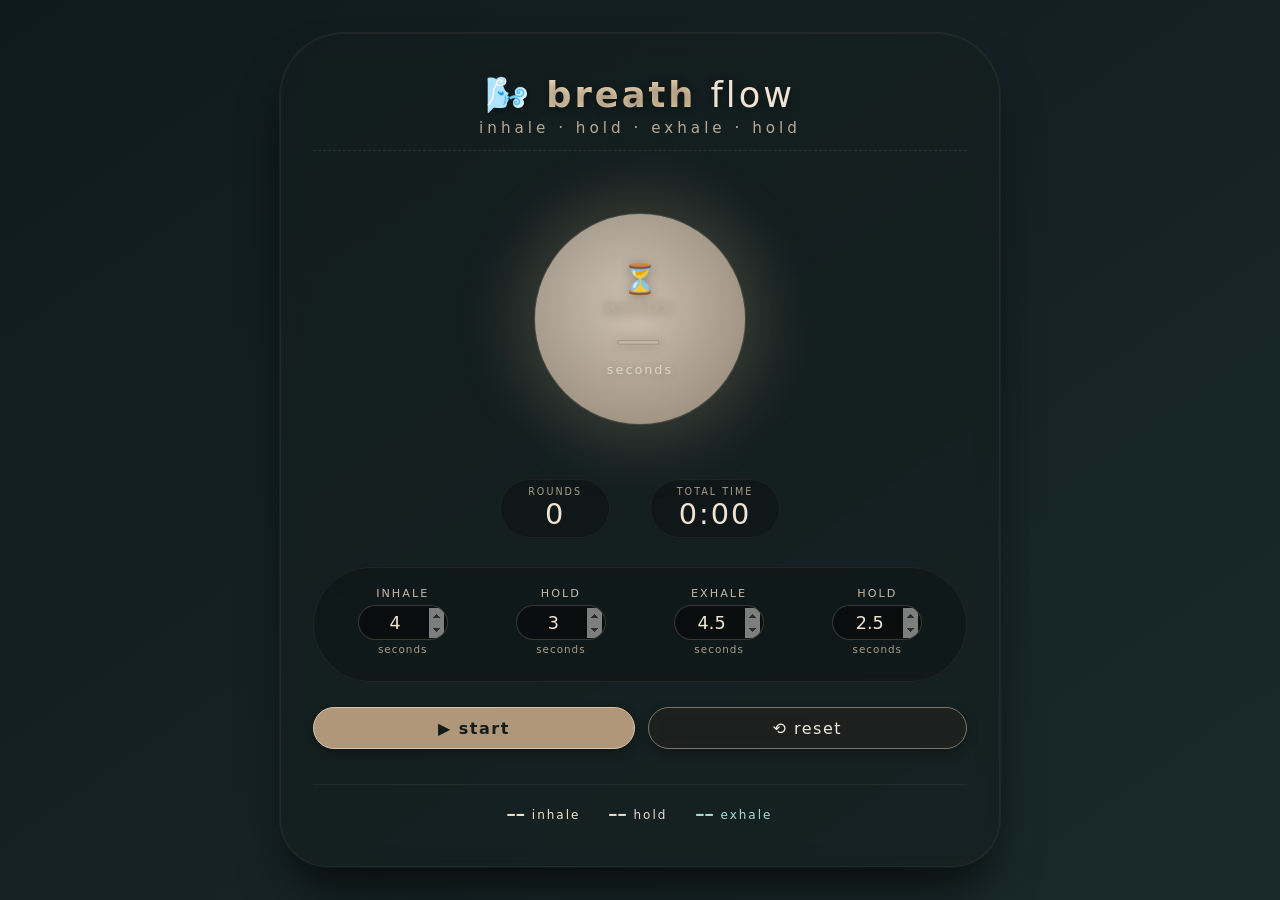
==== index.html @ f6ab32dc "Add breath control app with countdown functionality Initial commit of a breath control web applicati" ====
<!DOCTYPE html>
<html lang="en">
<head>
    <meta charset="UTF-8">
    <meta name="viewport" content="width=device-width, initial-scale=1.0">
    <title>Breath · Circle Countdown</title>
    <style>
        * {
            margin: 0;
            padding: 0;
            box-sizing: border-box;
        }

        body {
            background: linear-gradient(145deg, #0f1a1e 0%, #1a2a2a 100%);
            min-height: 100vh;
            display: flex;
            align-items: center;
            justify-content: center;
            font-family: 'Segoe UI', 'Quicksand', system-ui, -apple-system, sans-serif;
            padding: 1.5rem;
            margin: 0;
        }

        .container {
            max-width: 720px;
            width: 100%;
            background: rgba(20, 30, 30, 0.55);
            backdrop-filter: blur(10px);
            -webkit-backdrop-filter: blur(10px);
            border-radius: 4rem 4rem 3rem 3rem;
            padding: 2.5rem 2rem 2.8rem;
            box-shadow: 0 30px 50px -12px rgba(0,0,0,0.7), 0 0 0 1px rgba(220, 200, 170, 0.08);
            border: 1px solid rgba(230, 210, 180, 0.06);
            text-align: center;
            color: #efe8dd;
        }

        h1 {
            font-weight: 300;
            font-size: 2.2rem;
            letter-spacing: 3px;
            color: #f0e3d4;
            margin-bottom: 0.2rem;
            text-shadow: 0 2px 10px rgba(0,0,0,0.4);
        }
        h1 span {
            font-weight: 600;
            background: linear-gradient(135deg, #f7e3c0, #eacfaa);
            -webkit-background-clip: text;
            background-clip: text;
            color: transparent;
        }
        .sub {
            font-weight: 300;
            font-size: 0.95rem;
            letter-spacing: 4px;
            color: #b7aa97;
            margin-bottom: 1.8rem;
            border-bottom: 1px dashed rgba(200, 180, 150, 0.15);
            padding-bottom: 0.8rem;
        }

        /* -------- BREATH CIRCLE -------- */
        .circle-wrapper {
            display: flex;
            justify-content: center;
            align-items: center;
            margin: 1.2rem 0 1.2rem 0;
            position: relative;
            height: 280px;
        }

        .breath-circle {
            width: 210px;
            height: 210px;
            border-radius: 50%;
            background: radial-gradient(circle at 35% 30%, #f2e3d0, #dac2aa);
            box-shadow: 0 0 60px 20px rgba(210, 180, 140, 0.25), 0 0 0 1px rgba(240, 220, 190, 0.15);
            transition: width 0.8s ease, height 0.8s ease, box-shadow 0.8s ease, background 0.8s ease;
            will-change: width, height, box-shadow;
            display: flex;
            flex-direction: column;
            align-items: center;
            justify-content: center;
            position: relative;
        }

        /* Dark overlay inside circle for better text contrast */
        .breath-circle::before {
            content: '';
            position: absolute;
            top: 0;
            left: 0;
            right: 0;
            bottom: 0;
            border-radius: 50%;
            background: radial-gradient(circle at center, rgba(10, 18, 18, 0.15) 0%, rgba(10, 18, 18, 0.35) 100%);
            pointer-events: none;
            z-index: 1;
        }

        .breath-circle > * {
            position: relative;
            z-index: 2;
        }

        .breath-circle .phase-icon {
            font-size: 1.8rem;
            line-height: 1.2;
            transition: all 0.3s;
            text-shadow: 0 2px 12px rgba(0,0,0,0.3);
        }

        .breath-circle .phase-name {
            font-size: 0.9rem;
            font-weight: 600;
            letter-spacing: 3px;
            text-transform: uppercase;
            opacity: 0.9;
            transition: all 0.3s;
            margin-top: 2px;
            text-shadow: 0 2px 12px rgba(0,0,0,0.4);
        }

        .breath-circle .seconds-display {
            font-size: 4rem;
            font-weight: 800;
            letter-spacing: 3px;
            line-height: 1.1;
            transition: all 0.3s;
            font-variant-numeric: tabular-nums;
            /* Strong text shadow for visibility */
            text-shadow: 
                0 0 20px rgba(0,0,0,0.5),
                0 0 40px rgba(0,0,0,0.3),
                0 4px 8px rgba(0,0,0,0.4),
                0 0 2px rgba(0,0,0,0.6);
        }

        /* Additional outline effect using -webkit-text-stroke */
        .breath-circle .seconds-display {
            -webkit-text-stroke: 1px rgba(0,0,0,0.15);
        }

        .breath-circle .seconds-unit {
            font-size: 0.8rem;
            font-weight: 500;
            opacity: 0.7;
            letter-spacing: 2px;
            margin-top: -2px;
            text-shadow: 0 2px 12px rgba(0,0,0,0.4);
        }

        /* Color classes for phases - brighter, more vibrant */
        .phase-inhale .seconds-display,
        .phase-inhale .phase-name {
            color: #f5e6c8;
        }
        .phase-inhale .phase-icon {
            color: #f5e6c8;
        }
        .phase-inhale .seconds-display {
            text-shadow: 
                0 0 30px rgba(234, 207, 170, 0.5),
                0 0 60px rgba(234, 207, 170, 0.2),
                0 4px 8px rgba(0,0,0,0.5),
                0 0 2px rgba(0,0,0,0.6);
        }

        .phase-hold .seconds-display,
        .phase-hold .phase-name {
            color: #e8ddd0;
        }
        .phase-hold .phase-icon {
            color: #e8ddd0;
        }
        .phase-hold .seconds-display {
            text-shadow: 
                0 0 30px rgba(212, 197, 176, 0.4),
                0 0 60px rgba(212, 197, 176, 0.15),
                0 4px 8px rgba(0,0,0,0.5),
                0 0 2px rgba(0,0,0,0.6);
        }

        .phase-exhale .seconds-display,
        .phase-exhale .phase-name {
            color: #a8dfd8;
        }
        .phase-exhale .phase-icon {
            color: #a8dfd8;
        }
        .phase-exhale .seconds-display {
            text-shadow: 
                0 0 30px rgba(143, 201, 192, 0.5),
                0 0 60px rgba(143, 201, 192, 0.2),
                0 4px 8px rgba(0,0,0,0.5),
                0 0 2px rgba(0,0,0,0.6);
        }

        .phase-idle .seconds-display {
            color: #c6b9a6;
            font-size: 2.8rem;
            font-weight: 400;
            text-shadow: 0 2px 12px rgba(0,0,0,0.3);
        }
        .phase-idle .phase-name {
            color: #b7aa97;
        }
        .phase-idle .phase-icon {
            color: #b7aa97;
        }

        /* -------- STATS -------- */
        .stats {
            display: flex;
            justify-content: center;
            gap: 2.5rem;
            margin: 0.6rem 0 1.4rem 0;
            flex-wrap: wrap;
        }

        .stat-item {
            background: rgba(0, 0, 0, 0.2);
            padding: 0.4rem 1.6rem;
            border-radius: 60px;
            border: 1px solid rgba(200, 180, 150, 0.08);
            backdrop-filter: blur(2px);
            min-width: 110px;
        }

        .stat-item .stat-label {
            font-size: 0.6rem;
            text-transform: uppercase;
            letter-spacing: 2px;
            color: #a99b89;
            display: block;
        }

        .stat-item .stat-value {
            font-size: 1.8rem;
            font-weight: 300;
            letter-spacing: 2px;
            color: #f0e3d4;
            font-variant-numeric: tabular-nums;
        }

        /* -------- CONTROLS -------- */
        .controls {
            display: flex;
            flex-wrap: wrap;
            justify-content: center;
            gap: 0.8rem 1.2rem;
            margin: 1.8rem 0 1.6rem;
            background: rgba(0, 0, 0, 0.15);
            padding: 1.2rem 1.2rem 1.6rem;
            border-radius: 60px;
            backdrop-filter: blur(4px);
            border: 1px solid rgba(200, 180, 150, 0.08);
        }

        .control-group {
            display: flex;
            flex-direction: column;
            align-items: center;
            min-width: 70px;
            flex: 1 0 70px;
        }

        .control-group label {
            font-size: 0.7rem;
            text-transform: uppercase;
            letter-spacing: 2px;
            color: #c6b9a6;
            margin-bottom: 0.3rem;
            font-weight: 400;
        }

        .control-group input[type="number"] {
            width: 100%;
            max-width: 90px;
            padding: 0.4rem 0.2rem;
            background: rgba(0, 0, 0, 0.35);
            border: 1px solid rgba(200, 180, 150, 0.25);
            border-radius: 30px;
            color: #f0e3d4;
            font-size: 1.1rem;
            font-weight: 500;
            text-align: center;
            font-family: inherit;
            transition: 0.2s;
            outline: none;
            backdrop-filter: blur(2px);
        }

        .control-group input[type="number"]:focus {
            border-color: #d9b382;
            box-shadow: 0 0 16px rgba(200, 160, 110, 0.2);
            background: rgba(20, 30, 28, 0.6);
        }

        .control-group input[type="number"]:disabled {
            opacity: 0.4;
            cursor: not-allowed;
            border-color: #4a4a40;
        }

        .control-group input[type="number"]::-webkit-inner-spin-button,
        .control-group input[type="number"]::-webkit-outer-spin-button {
            opacity: 0.5;
            height: 30px;
        }

        .control-group .unit {
            font-size: 0.65rem;
            color: #a99b89;
            margin-top: 0.2rem;
            letter-spacing: 1px;
        }

        /* -------- BUTTONS -------- */
        .action-buttons {
            display: flex;
            flex-wrap: wrap;
            justify-content: center;
            gap: 0.8rem;
            margin: 1.2rem 0 0.2rem;
        }

        .btn {
            background: rgba(30, 45, 40, 0.6);
            backdrop-filter: blur(4px);
            border: 1px solid #cab69b;
            color: #efe8dd;
            padding: 0.65rem 2rem;
            font-size: 1rem;
            font-weight: 500;
            border-radius: 60px;
            cursor: pointer;
            transition: 0.2s;
            font-family: inherit;
            letter-spacing: 1.5px;
            box-shadow: 0 4px 12px rgba(0,0,0,0.3);
            flex: 1 0 auto;
            min-width: 110px;
        }

        .btn:hover:not(:disabled) {
            background: #d9b382;
            color: #0f1a1e;
            border-color: #d9b382;
            transform: scale(1.02);
            box-shadow: 0 8px 20px rgba(200, 160, 110, 0.3);
        }

        .btn:active:not(:disabled) {
            transform: scale(0.96);
        }

        .btn:disabled {
            opacity: 0.4;
            cursor: not-allowed;
            transform: scale(0.98);
            border-color: #5f5a50;
        }

        .btn-primary {
            background: #b1977a;
            border-color: #dac2aa;
            color: #121c1a;
            font-weight: 600;
        }
        .btn-primary:hover:not(:disabled) {
            background: #d9b382;
            color: #0f1a1e;
        }

        .btn-reset {
            background: rgba(40, 35, 30, 0.5);
            border-color: #7f7466;
        }

        .footer-note {
            margin-top: 2.2rem;
            font-size: 0.75rem;
            letter-spacing: 2px;
            color: #8f8474;
            border-top: 1px solid rgba(200, 180, 150, 0.08);
            padding-top: 1.4rem;
            display: flex;
            justify-content: center;
            gap: 1.8rem;
            flex-wrap: wrap;
        }

        .footer-note .inhale-color { color: #f5e6c8; }
        .footer-note .exhale-color { color: #a8dfd8; }
        .footer-note .hold-color { color: #e8ddd0; }

        @media (max-width: 480px) {
            .container { padding: 1.6rem 1rem; border-radius: 2.4rem; }
            .controls { flex-direction: column; align-items: stretch; gap: 0.8rem; border-radius: 30px; padding: 1.2rem 1rem; }
            .control-group { flex-direction: row; justify-content: space-between; align-items: center; gap: 0.4rem; flex: 1; }
            .control-group input[type="number"] { max-width: 100px; }
            .control-group label { margin-bottom: 0; min-width: 50px; text-align: left; }
            .circle-wrapper { height: 220px; }
            .breath-circle { width: 170px; height: 170px; }
            .breath-circle .seconds-display { font-size: 3.2rem; }
            .breath-circle .phase-icon { font-size: 1.4rem; }
            .breath-circle .phase-name { font-size: 0.75rem; }
            .stats { gap: 1rem; }
            .stat-item { min-width: 80px; padding: 0.3rem 1rem; }
            .stat-item .stat-value { font-size: 1.4rem; }
            .btn { min-width: 100px; padding: 0.6rem 1.2rem; }
        }

        @media (max-width: 380px) {
            .circle-wrapper { height: 180px; }
            .breath-circle { width: 140px; height: 140px; }
            .breath-circle .seconds-display { font-size: 2.6rem; }
            .breath-circle .phase-icon { font-size: 1.2rem; }
            .breath-circle .phase-name { font-size: 0.65rem; }
        }
    </style>
</head>
<body>
<div class="container">
    <h1>🌬️ <span>breath</span> flow</h1>
    <div class="sub">inhale · hold · exhale · hold</div>

    <!-- breath circle with countdown -->
    <div class="circle-wrapper">
        <div class="breath-circle phase-idle" id="breathCircle">
            <span class="phase-icon" id="phaseIcon">⏳</span>
            <span class="phase-name" id="phaseName">ready</span>
            <span class="seconds-display" id="secondsDisplay">—</span>
            <span class="seconds-unit">seconds</span>
        </div>
    </div>

    <!-- stats -->
    <div class="stats">
        <div class="stat-item">
            <span class="stat-label">rounds</span>
            <span class="stat-value" id="roundCount">0</span>
        </div>
        <div class="stat-item">
            <span class="stat-label">total time</span>
            <span class="stat-value" id="totalTime">0:00</span>
        </div>
    </div>

    <!-- controls -->
    <div class="controls" id="controlPanel">
        <div class="control-group">
            <label for="inhaleInput">inhale</label>
            <input type="number" id="inhaleInput" min="0.5" max="60" step="0.5" value="4">
            <span class="unit">seconds</span>
        </div>
        <div class="control-group">
            <label for="holdInInput">hold</label>
            <input type="number" id="holdInInput" min="0.5" max="60" step="0.5" value="3">
            <span class="unit">seconds</span>
        </div>
        <div class="control-group">
            <label for="exhaleInput">exhale</label>
            <input type="number" id="exhaleInput" min="0.5" max="60" step="0.5" value="4.5">
            <span class="unit">seconds</span>
        </div>
        <div class="control-group">
            <label for="holdOutInput">hold</label>
            <input type="number" id="holdOutInput" min="0.5" max="60" step="0.5" value="2.5">
            <span class="unit">seconds</span>
        </div>
    </div>

    <!-- buttons -->
    <div class="action-buttons">
        <button class="btn btn-primary" id="startBtn">▶ start</button>
        <button class="btn btn-reset" id="resetBtn">⟲ reset</button>
    </div>

    <div class="footer-note">
        <span class="inhale-color">━━ inhale</span>
        <span class="hold-color">━━ hold</span>
        <span class="exhale-color">━━ exhale</span>
    </div>
</div>

<script>
    (function() {
        // DOM refs
        const circle = document.getElementById('breathCircle');
        const phaseIcon = document.getElementById('phaseIcon');
        const phaseName = document.getElementById('phaseName');
        const secondsDisplay = document.getElementById('secondsDisplay');
        const roundCountEl = document.getElementById('roundCount');
        const totalTimeEl = document.getElementById('totalTime');

        const inhaleInput = document.getElementById('inhaleInput');
        const holdInInput = document.getElementById('holdInInput');
        const exhaleInput = document.getElementById('exhaleInput');
        const holdOutInput = document.getElementById('holdOutInput');

        const startBtn = document.getElementById('startBtn');
        const resetBtn = document.getElementById('resetBtn');

        // constants
        const BASE_SIZE = 210;
        const MAX_SIZE = 290;
        const MIN_SIZE = 130;

        // state
        let isRunning = false;
        let timerId = null;
        let currentPhase = 'idle';
        let phaseStartTime = 0;
        let currentPhaseDuration = 0;

        let roundCount = 0;
        let totalSeconds = 0;
        let totalTimerId = null;

        // ----- helpers -----
        function getDurations() {
            return {
                inhale: Math.max(0.5, parseFloat(inhaleInput.value) || 4),
                holdIn: Math.max(0.5, parseFloat(holdInInput.value) || 3),
                exhale: Math.max(0.5, parseFloat(exhaleInput.value) || 4.5),
                holdOut: Math.max(0.5, parseFloat(holdOutInput.value) || 2.5)
            };
        }

        // ----- update circle size & appearance -----
        function setCircleState(phase, progress, remainingSeconds) {
            // Update size
            let size, glowIntensity;
            if (phase === 'inhale') {
                size = BASE_SIZE + (MAX_SIZE - BASE_SIZE) * progress;
                glowIntensity = 0.3 + 0.6 * progress;
            } else if (phase === 'holdIn') {
                size = MAX_SIZE;
                glowIntensity = 0.9 + 0.1 * Math.sin(progress * Math.PI);
            } else if (phase === 'exhale') {
                size = MAX_SIZE - (MAX_SIZE - MIN_SIZE) * progress;
                glowIntensity = 0.9 - 0.6 * progress;
            } else if (phase === 'holdOut') {
                size = MIN_SIZE;
                glowIntensity = 0.2 + 0.1 * Math.sin(progress * Math.PI * 0.8);
            } else {
                size = BASE_SIZE;
                glowIntensity = 0.2;
            }

            size = Math.min(MAX_SIZE, Math.max(MIN_SIZE, size));
            const glow = Math.min(1.2, Math.max(0.1, glowIntensity));
            circle.style.width = size + 'px';
            circle.style.height = size + 'px';

            let glowColor = 'rgba(210, 180, 140, ';
            if (phase === 'inhale' || phase === 'holdIn') {
                glowColor = 'rgba(230, 200, 160, ';
            } else if (phase === 'exhale' || phase === 'holdOut') {
                glowColor = 'rgba(140, 200, 190, ';
            } else {
                glowColor = 'rgba(200, 180, 150, ';
            }
            const shadow = `0 0 ${40 + 50 * glow}px ${16 + 24 * glow}px ${glowColor}${Math.min(0.7, 0.2 + 0.5 * glow)}`;
            circle.style.boxShadow = `${shadow}, 0 0 0 1px rgba(240, 220, 190, 0.2)`;

            // Update content
            let icon = '⏳';
            let name = 'ready';
            let cssClass = 'phase-idle';
            let displayText = '—';

            if (phase === 'inhale') {
                icon = '🌬️';
                name = 'inhale';
                cssClass = 'phase-inhale';
                displayText = Math.ceil(remainingSeconds) + '';
            } else if (phase === 'holdIn') {
                icon = '🌀';
                name = 'hold';
                cssClass = 'phase-hold';
                displayText = Math.ceil(remainingSeconds) + '';
            } else if (phase === 'exhale') {
                icon = '🌿';
                name = 'exhale';
                cssClass = 'phase-exhale';
                displayText = Math.ceil(remainingSeconds) + '';
            } else if (phase === 'holdOut') {
                icon = '🌀';
                name = 'hold';
                cssClass = 'phase-hold';
                displayText = Math.ceil(remainingSeconds) + '';
            } else {
                icon = '⏳';
                name = 'ready';
                cssClass = 'phase-idle';
                displayText = '—';
            }

            // Remove all phase classes
            circle.classList.remove('phase-inhale', 'phase-hold', 'phase-exhale', 'phase-idle');
            circle.classList.add(cssClass);

            phaseIcon.textContent = icon;
            phaseName.textContent = name;
            secondsDisplay.textContent = displayText;
        }

        // ----- reset to idle -----
        function setIdleState() {
            circle.style.width = BASE_SIZE + 'px';
            circle.style.height = BASE_SIZE + 'px';
            circle.style.boxShadow = `0 0 60px 20px rgba(210, 180, 140, 0.2), 0 0 0 1px rgba(240, 220, 190, 0.15)`;
            circle.classList.remove('phase-inhale', 'phase-hold', 'phase-exhale');
            circle.classList.add('phase-idle');
            phaseIcon.textContent = '⏳';
            phaseName.textContent = 'ready';
            secondsDisplay.textContent = '—';
        }

        // ----- update stats -----
        function updateStats() {
            roundCountEl.textContent = roundCount;
            const mins = Math.floor(totalSeconds / 60);
            const secs = Math.floor(totalSeconds % 60);
            totalTimeEl.textContent = `${mins}:${secs.toString().padStart(2, '0')}`;
        }

        // ----- stop -----
        function stopBreath() {
            if (timerId) {
                clearInterval(timerId);
                timerId = null;
            }
            if (totalTimerId) {
                clearInterval(totalTimerId);
                totalTimerId = null;
            }
            isRunning = false;
            currentPhase = 'idle';
            startBtn.textContent = '▶ start';
            startBtn.disabled = false;
            document.querySelectorAll('.controls input').forEach(inp => inp.disabled = false);
        }

        // ----- start phase -----
        function startPhase(phase) {
            if (!isRunning) return;
            currentPhase = phase;
            const durations = getDurations();
            let duration = 0;
            switch (phase) {
                case 'inhale': duration = durations.inhale; break;
                case 'holdIn': duration = durations.holdIn; break;
                case 'exhale': duration = durations.exhale; break;
                case 'holdOut': duration = durations.holdOut; break;
                default: duration = 1;
            }
            currentPhaseDuration = duration;
            phaseStartTime = performance.now() / 1000;

            if (timerId) {
                clearInterval(timerId);
                timerId = null;
            }
            timerId = setInterval(() => {
                if (!isRunning) return;
                const now = performance.now() / 1000;
                const elapsed = now - phaseStartTime;
                const progress = Math.min(1, elapsed / currentPhaseDuration);
                const remaining = Math.max(0, currentPhaseDuration - elapsed);

                setCircleState(currentPhase, progress, remaining);

                if (progress >= 1) {
                    let nextPhase = 'idle';
                    switch (currentPhase) {
                        case 'inhale': nextPhase = 'holdIn'; break;
                        case 'holdIn': nextPhase = 'exhale'; break;
                        case 'exhale': nextPhase = 'holdOut'; break;
                        case 'holdOut':
                            nextPhase = 'inhale';
                            roundCount++;
                            updateStats();
                            break;
                        default: nextPhase = 'inhale';
                    }
                    if (timerId) {
                        clearInterval(timerId);
                        timerId = null;
                    }
                    if (isRunning) {
                        startPhase(nextPhase);
                    }
                }
            }, 30);
        }

        // ----- start -----
        function startBreath() {
            if (isRunning) return;
            const d = getDurations();
            if (d.inhale < 0.5 || d.holdIn < 0.5 || d.exhale < 0.5 || d.holdOut < 0.5) {
                alert('Please enter values of at least 0.5 seconds.');
                return;
            }

            roundCount = 0;
            totalSeconds = 0;
            updateStats();

            document.querySelectorAll('.controls input').forEach(inp => inp.disabled = true);
            isRunning = true;
            startBtn.textContent = '⏳ running';
            startBtn.disabled = true;

            if (totalTimerId) clearInterval(totalTimerId);
            totalTimerId = setInterval(() => {
                if (isRunning) {
                    totalSeconds += 0.1;
                    updateStats();
                }
            }, 100);

            startPhase('inhale');
        }

        // ----- reset -----
        function resetBreath() {
            stopBreath();
            setIdleState();
            document.querySelectorAll('.controls input').forEach(inp => inp.disabled = false);
            startBtn.textContent = '▶ start';
            startBtn.disabled = false;
            roundCount = 0;
            totalSeconds = 0;
            updateStats();
            circle.style.width = BASE_SIZE + 'px';
            circle.style.height = BASE_SIZE + 'px';
            circle.style.boxShadow = `0 0 60px 20px rgba(210, 180, 140, 0.2), 0 0 0 1px rgba(240, 220, 190, 0.15)`;
        }

        // ----- events -----
        startBtn.addEventListener('click', startBreath);
        resetBtn.addEventListener('click', resetBreath);

        // init
        setIdleState();
        updateStats();
    })();
</script>
</body>
</html>
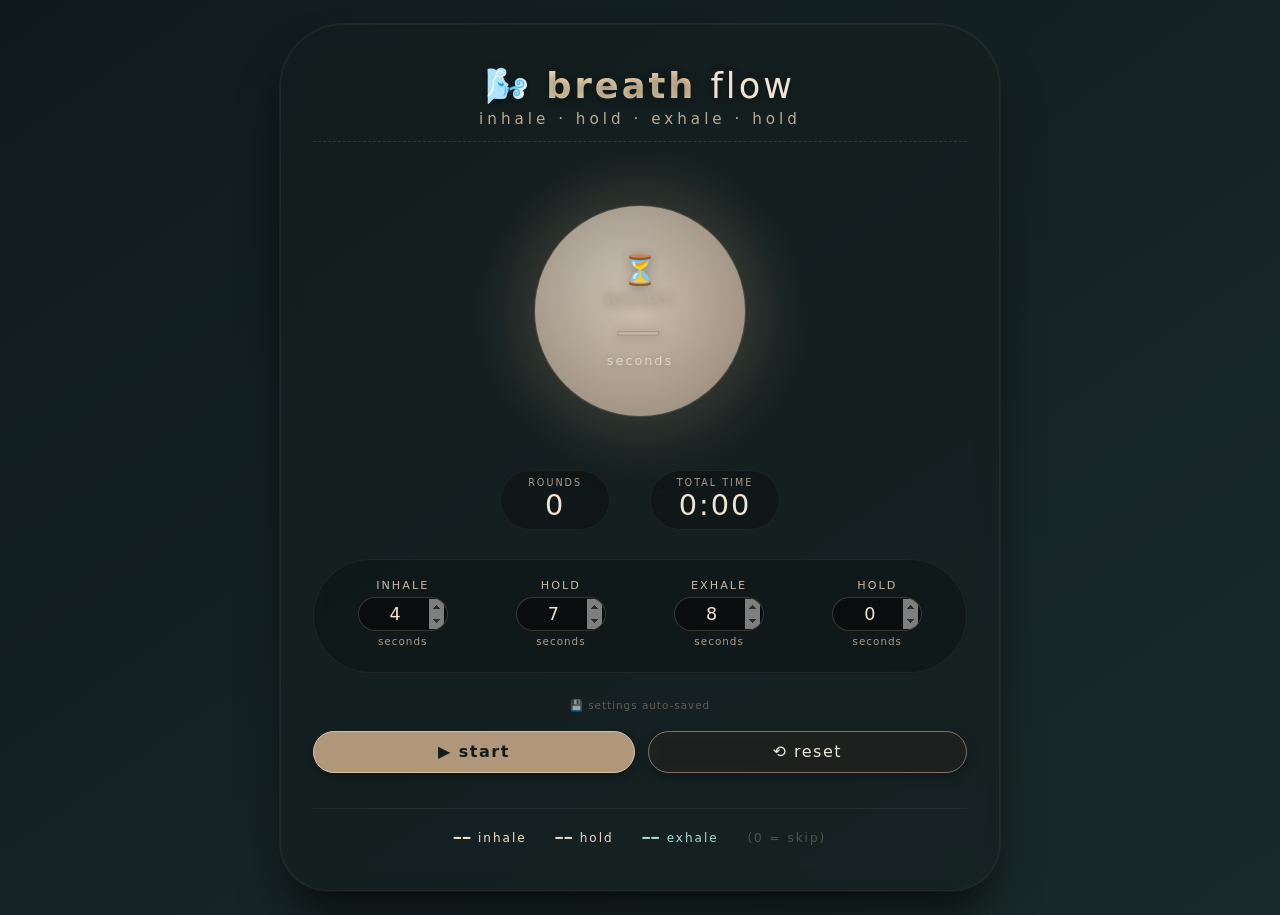
==== commit 0fbf1444: "Modify input limits and add save indicator Updated input fields to allow zero values and added a sav" ====
--- a/index.html
+++ b/index.html
@@ -130,16 +130,11 @@
             line-height: 1.1;
             transition: all 0.3s;
             font-variant-numeric: tabular-nums;
-            /* Strong text shadow for visibility */
             text-shadow: 
                 0 0 20px rgba(0,0,0,0.5),
                 0 0 40px rgba(0,0,0,0.3),
                 0 4px 8px rgba(0,0,0,0.4),
                 0 0 2px rgba(0,0,0,0.6);
-        }
-
-        /* Additional outline effect using -webkit-text-stroke */
-        .breath-circle .seconds-display {
             -webkit-text-stroke: 1px rgba(0,0,0,0.15);
         }
 
@@ -152,7 +147,16 @@
             text-shadow: 0 2px 12px rgba(0,0,0,0.4);
         }
 
-        /* Color classes for phases - brighter, more vibrant */
+        /* Skip phase indicator */
+        .breath-circle .skip-indicator {
+            font-size: 1rem;
+            font-weight: 500;
+            letter-spacing: 2px;
+            opacity: 0.6;
+            text-shadow: 0 2px 12px rgba(0,0,0,0.4);
+        }
+
+        /* Color classes for phases */
         .phase-inhale .seconds-display,
         .phase-inhale .phase-name {
             color: #f5e6c8;
@@ -397,6 +401,20 @@
         .footer-note .exhale-color { color: #a8dfd8; }
         .footer-note .hold-color { color: #e8ddd0; }
 
+        /* Save indicator */
+        .save-indicator {
+            font-size: 0.65rem;
+            color: #8f8474;
+            margin-top: 0.4rem;
+            opacity: 0.6;
+            letter-spacing: 1px;
+            transition: opacity 0.3s;
+        }
+        .save-indicator.saved {
+            opacity: 1;
+            color: #a8dfd8;
+        }
+
         @media (max-width: 480px) {
             .container { padding: 1.6rem 1rem; border-radius: 2.4rem; }
             .controls { flex-direction: column; align-items: stretch; gap: 0.8rem; border-radius: 30px; padding: 1.2rem 1rem; }
@@ -454,25 +472,28 @@
     <div class="controls" id="controlPanel">
         <div class="control-group">
             <label for="inhaleInput">inhale</label>
-            <input type="number" id="inhaleInput" min="0.5" max="60" step="0.5" value="4">
+            <input type="number" id="inhaleInput" min="0" max="60" step="0.5" value="4">
             <span class="unit">seconds</span>
         </div>
         <div class="control-group">
             <label for="holdInInput">hold</label>
-            <input type="number" id="holdInInput" min="0.5" max="60" step="0.5" value="3">
+            <input type="number" id="holdInInput" min="0" max="60" step="0.5" value="7">
             <span class="unit">seconds</span>
         </div>
         <div class="control-group">
             <label for="exhaleInput">exhale</label>
-            <input type="number" id="exhaleInput" min="0.5" max="60" step="0.5" value="4.5">
+            <input type="number" id="exhaleInput" min="0" max="60" step="0.5" value="8">
             <span class="unit">seconds</span>
         </div>
         <div class="control-group">
             <label for="holdOutInput">hold</label>
-            <input type="number" id="holdOutInput" min="0.5" max="60" step="0.5" value="2.5">
+            <input type="number" id="holdOutInput" min="0" max="60" step="0.5" value="0">
             <span class="unit">seconds</span>
         </div>
     </div>
+
+    <!-- save indicator -->
+    <div class="save-indicator" id="saveIndicator">⚡ settings auto-saved</div>
 
     <!-- buttons -->
     <div class="action-buttons">
@@ -484,18 +505,20 @@
         <span class="inhale-color">━━ inhale</span>
         <span class="hold-color">━━ hold</span>
         <span class="exhale-color">━━ exhale</span>
+        <span style="color:#8f8474; opacity:0.5;">(0 = skip)</span>
     </div>
 </div>
 
 <script>
     (function() {
-        // DOM refs
+        // ----- DOM refs -----
         const circle = document.getElementById('breathCircle');
         const phaseIcon = document.getElementById('phaseIcon');
         const phaseName = document.getElementById('phaseName');
         const secondsDisplay = document.getElementById('secondsDisplay');
         const roundCountEl = document.getElementById('roundCount');
         const totalTimeEl = document.getElementById('totalTime');
+        const saveIndicator = document.getElementById('saveIndicator');
 
         const inhaleInput = document.getElementById('inhaleInput');
         const holdInInput = document.getElementById('holdInInput');
@@ -505,34 +528,102 @@
         const startBtn = document.getElementById('startBtn');
         const resetBtn = document.getElementById('resetBtn');
 
-        // constants
+        // ----- constants -----
         const BASE_SIZE = 210;
         const MAX_SIZE = 290;
         const MIN_SIZE = 130;
-
-        // state
+        const STORAGE_KEY = 'breath_config';
+
+        // ----- state -----
         let isRunning = false;
         let timerId = null;
         let currentPhase = 'idle';
         let phaseStartTime = 0;
         let currentPhaseDuration = 0;
-
         let roundCount = 0;
         let totalSeconds = 0;
         let totalTimerId = null;
 
+        // ----- localStorage helpers -----
+        function loadConfig() {
+            try {
+                const stored = localStorage.getItem(STORAGE_KEY);
+                if (stored) {
+                    const config = JSON.parse(stored);
+                    if (config.inhale !== undefined) inhaleInput.value = config.inhale;
+                    if (config.holdIn !== undefined) holdInInput.value = config.holdIn;
+                    if (config.exhale !== undefined) exhaleInput.value = config.exhale;
+                    if (config.holdOut !== undefined) holdOutInput.value = config.holdOut;
+                }
+            } catch (e) {
+                console.log('Error loading config:', e);
+            }
+        }
+
+        function saveConfig() {
+            try {
+                const config = {
+                    inhale: parseFloat(inhaleInput.value) || 0,
+                    holdIn: parseFloat(holdInInput.value) || 0,
+                    exhale: parseFloat(exhaleInput.value) || 0,
+                    holdOut: parseFloat(holdOutInput.value) || 0
+                };
+                localStorage.setItem(STORAGE_KEY, JSON.stringify(config));
+                // Show save indicator feedback
+                saveIndicator.classList.add('saved');
+                clearTimeout(saveIndicator._timeout);
+                saveIndicator._timeout = setTimeout(() => {
+                    saveIndicator.classList.remove('saved');
+                }, 1500);
+            } catch (e) {
+                console.log('Error saving config:', e);
+            }
+        }
+
+        // Auto-save on input change
+        [inhaleInput, holdInInput, exhaleInput, holdOutInput].forEach(input => {
+            input.addEventListener('change', saveConfig);
+            input.addEventListener('input', () => {
+                // Debounced save for live updates
+                clearTimeout(input._saveTimeout);
+                input._saveTimeout = setTimeout(saveConfig, 300);
+            });
+        });
+
         // ----- helpers -----
         function getDurations() {
             return {
-                inhale: Math.max(0.5, parseFloat(inhaleInput.value) || 4),
-                holdIn: Math.max(0.5, parseFloat(holdInInput.value) || 3),
-                exhale: Math.max(0.5, parseFloat(exhaleInput.value) || 4.5),
-                holdOut: Math.max(0.5, parseFloat(holdOutInput.value) || 2.5)
+                inhale: Math.max(0, parseFloat(inhaleInput.value) || 0),
+                holdIn: Math.max(0, parseFloat(holdInInput.value) || 0),
+                exhale: Math.max(0, parseFloat(exhaleInput.value) || 0),
+                holdOut: Math.max(0, parseFloat(holdOutInput.value) || 0)
             };
         }
 
+        // Get next phase, skipping zero-duration phases
+        function getNextPhase(currentPhase, durations) {
+            const phaseOrder = ['inhale', 'holdIn', 'exhale', 'holdOut'];
+            const currentIndex = phaseOrder.indexOf(currentPhase);
+            
+            // Find the next phase with duration > 0
+            for (let i = 1; i <= phaseOrder.length; i++) {
+                const nextIndex = (currentIndex + i) % phaseOrder.length;
+                const phase = phaseOrder[nextIndex];
+                if (durations[phase] > 0) {
+                    return phase;
+                }
+            }
+            return 'idle'; // No phases with duration > 0
+        }
+
+        // Check if any phase has duration > 0
+        function hasAnyPhase(durations) {
+            return durations.inhale > 0 || durations.holdIn > 0 || 
+                   durations.exhale > 0 || durations.holdOut > 0;
+        }
+
         // ----- update circle size & appearance -----
-        function setCircleState(phase, progress, remainingSeconds) {
+        function setCircleState(phase, progress, remainingSeconds, isSkip = false) {
             // Update size
             let size, glowIntensity;
             if (phase === 'inhale') {
@@ -574,7 +665,12 @@
             let cssClass = 'phase-idle';
             let displayText = '—';
 
-            if (phase === 'inhale') {
+            if (isSkip) {
+                icon = '⏭️';
+                name = 'skipped';
+                cssClass = 'phase-idle';
+                displayText = '0';
+            } else if (phase === 'inhale') {
                 icon = '🌬️';
                 name = 'inhale';
                 cssClass = 'phase-inhale';
@@ -650,23 +746,46 @@
         // ----- start phase -----
         function startPhase(phase) {
             if (!isRunning) return;
+            
+            const durations = getDurations();
+            
+            // If phase duration is 0, skip to next valid phase
+            if (durations[phase] === 0) {
+                const nextPhase = getNextPhase(phase, durations);
+                if (nextPhase === 'idle' || !hasAnyPhase(durations)) {
+                    // No more phases, stop or idle
+                    if (timerId) {
+                        clearInterval(timerId);
+                        timerId = null;
+                    }
+                    // Show skip message briefly then idle
+                    setCircleState(phase, 0, 0, true);
+                    setTimeout(() => {
+                        if (!isRunning) return;
+                        setIdleState();
+                        stopBreath();
+                    }, 800);
+                    return;
+                }
+                // Show skip indicator briefly then move to next phase
+                setCircleState(phase, 0, 0, true);
+                setTimeout(() => {
+                    if (isRunning) {
+                        startPhase(nextPhase);
+                    }
+                }, 400);
+                return;
+            }
+
             currentPhase = phase;
-            const durations = getDurations();
-            let duration = 0;
-            switch (phase) {
-                case 'inhale': duration = durations.inhale; break;
-                case 'holdIn': duration = durations.holdIn; break;
-                case 'exhale': duration = durations.exhale; break;
-                case 'holdOut': duration = durations.holdOut; break;
-                default: duration = 1;
-            }
-            currentPhaseDuration = duration;
+            currentPhaseDuration = durations[phase];
             phaseStartTime = performance.now() / 1000;
 
             if (timerId) {
                 clearInterval(timerId);
                 timerId = null;
             }
+            
             timerId = setInterval(() => {
                 if (!isRunning) return;
                 const now = performance.now() / 1000;
@@ -677,21 +796,23 @@
                 setCircleState(currentPhase, progress, remaining);
 
                 if (progress >= 1) {
-                    let nextPhase = 'idle';
-                    switch (currentPhase) {
-                        case 'inhale': nextPhase = 'holdIn'; break;
-                        case 'holdIn': nextPhase = 'exhale'; break;
-                        case 'exhale': nextPhase = 'holdOut'; break;
-                        case 'holdOut':
-                            nextPhase = 'inhale';
-                            roundCount++;
-                            updateStats();
-                            break;
-                        default: nextPhase = 'inhale';
-                    }
+                    // Phase complete, find next valid phase
+                    const nextPhase = getNextPhase(currentPhase, durations);
                     if (timerId) {
                         clearInterval(timerId);
                         timerId = null;
+                    }
+                    if (nextPhase === 'idle' || !hasAnyPhase(durations)) {
+                        // No more phases, stop
+                        stopBreath();
+                        setIdleState();
+                        return;
+                    }
+                    // Count a round when we complete a full cycle (after holdOut)
+                    if (currentPhase === 'holdOut' || 
+                        (currentPhase === 'exhale' && durations.holdOut === 0)) {
+                        roundCount++;
+                        updateStats();
                     }
                     if (isRunning) {
                         startPhase(nextPhase);
@@ -703,9 +824,24 @@
         // ----- start -----
         function startBreath() {
             if (isRunning) return;
-            const d = getDurations();
-            if (d.inhale < 0.5 || d.holdIn < 0.5 || d.exhale < 0.5 || d.holdOut < 0.5) {
-                alert('Please enter values of at least 0.5 seconds.');
+            
+            const durations = getDurations();
+            
+            // Check if any phase has duration > 0
+            if (!hasAnyPhase(durations)) {
+                alert('At least one phase must have a value greater than 0.');
+                return;
+            }
+
+            // Find first valid phase
+            let firstPhase = 'idle';
+            if (durations.inhale > 0) firstPhase = 'inhale';
+            else if (durations.holdIn > 0) firstPhase = 'holdIn';
+            else if (durations.exhale > 0) firstPhase = 'exhale';
+            else if (durations.holdOut > 0) firstPhase = 'holdOut';
+            
+            if (firstPhase === 'idle') {
+                alert('At least one phase must have a value greater than 0.');
                 return;
             }
 
@@ -726,7 +862,7 @@
                 }
             }, 100);
 
-            startPhase('inhale');
+            startPhase(firstPhase);
         }
 
         // ----- reset -----
@@ -748,9 +884,11 @@
         startBtn.addEventListener('click', startBreath);
         resetBtn.addEventListener('click', resetBreath);
 
-        // init
+        // ----- init -----
+        loadConfig();
         setIdleState();
         updateStats();
+        saveIndicator.textContent = '💾 settings auto-saved';
     })();
 </script>
 </body>
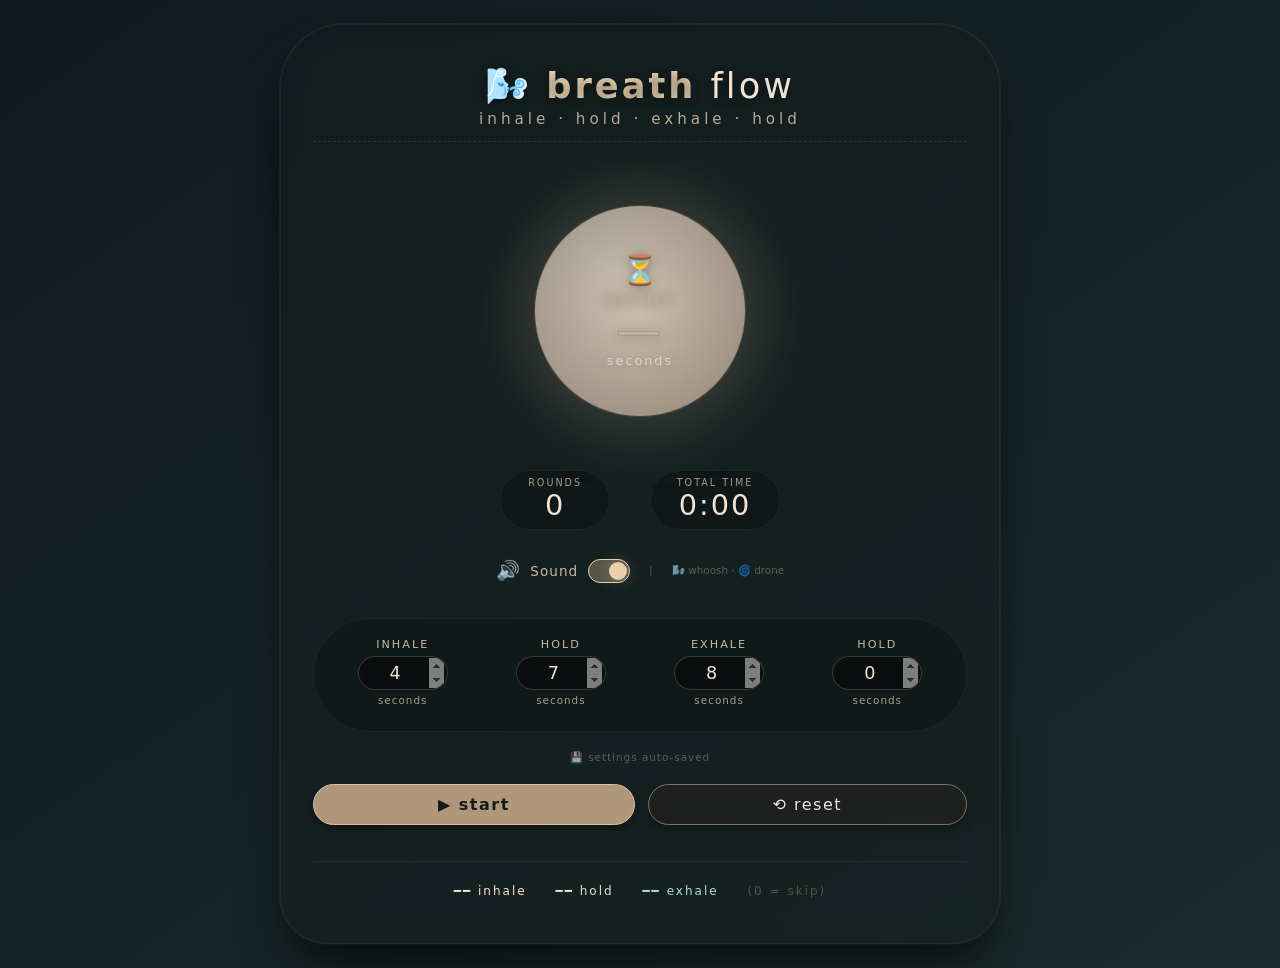
==== commit b381df7c: "Implement sound controls and update title Added sound controls and updated title to reflect sound fe" ====
--- a/index.html
+++ b/index.html
@@ -3,7 +3,7 @@
 <head>
     <meta charset="UTF-8">
     <meta name="viewport" content="width=device-width, initial-scale=1.0">
-    <title>Breath · Circle Countdown</title>
+    <title>Breath · Circle Countdown with Sound</title>
     <style>
         * {
             margin: 0;
@@ -86,7 +86,6 @@
             position: relative;
         }
 
-        /* Dark overlay inside circle for better text contrast */
         .breath-circle::before {
             content: '';
             position: absolute;
@@ -147,16 +146,6 @@
             text-shadow: 0 2px 12px rgba(0,0,0,0.4);
         }
 
-        /* Skip phase indicator */
-        .breath-circle .skip-indicator {
-            font-size: 1rem;
-            font-weight: 500;
-            letter-spacing: 2px;
-            opacity: 0.6;
-            text-shadow: 0 2px 12px rgba(0,0,0,0.4);
-        }
-
-        /* Color classes for phases */
         .phase-inhale .seconds-display,
         .phase-inhale .phase-name {
             color: #f5e6c8;
@@ -255,7 +244,7 @@
             flex-wrap: wrap;
             justify-content: center;
             gap: 0.8rem 1.2rem;
-            margin: 1.8rem 0 1.6rem;
+            margin: 1.8rem 0 1.2rem;
             background: rgba(0, 0, 0, 0.15);
             padding: 1.2rem 1.2rem 1.6rem;
             border-radius: 60px;
@@ -320,6 +309,73 @@
             color: #a99b89;
             margin-top: 0.2rem;
             letter-spacing: 1px;
+        }
+
+        /* -------- SOUND CONTROLS -------- */
+        .sound-controls {
+            display: flex;
+            justify-content: center;
+            align-items: center;
+            gap: 1.2rem;
+            margin: 0.4rem 0 1.2rem;
+            flex-wrap: wrap;
+            padding: 0.4rem 1.2rem;
+        }
+
+        .sound-toggle {
+            display: flex;
+            align-items: center;
+            gap: 0.6rem;
+            cursor: pointer;
+            font-size: 0.85rem;
+            color: #c6b9a6;
+            letter-spacing: 1px;
+            user-select: none;
+        }
+
+        .sound-toggle input[type="checkbox"] {
+            width: 42px;
+            height: 24px;
+            appearance: none;
+            -webkit-appearance: none;
+            background: rgba(60, 50, 40, 0.5);
+            border-radius: 20px;
+            border: 1px solid rgba(200, 180, 150, 0.2);
+            position: relative;
+            cursor: pointer;
+            transition: 0.3s;
+            flex-shrink: 0;
+        }
+
+        .sound-toggle input[type="checkbox"]::before {
+            content: '';
+            position: absolute;
+            width: 18px;
+            height: 18px;
+            background: #8f8474;
+            border-radius: 50%;
+            top: 2px;
+            left: 2px;
+            transition: 0.3s;
+        }
+
+        .sound-toggle input[type="checkbox"]:checked {
+            background: rgba(234, 207, 170, 0.3);
+            border-color: #eacfaa;
+        }
+
+        .sound-toggle input[type="checkbox"]:checked::before {
+            left: 20px;
+            background: #eacfaa;
+            box-shadow: 0 0 16px rgba(234, 207, 170, 0.3);
+        }
+
+        .sound-toggle .sound-label {
+            font-weight: 400;
+        }
+
+        .sound-toggle .sound-icon {
+            font-size: 1.2rem;
         }
 
         /* -------- BUTTONS -------- */
@@ -401,7 +457,6 @@
         .footer-note .exhale-color { color: #a8dfd8; }
         .footer-note .hold-color { color: #e8ddd0; }
 
-        /* Save indicator */
         .save-indicator {
             font-size: 0.65rem;
             color: #8f8474;
@@ -430,6 +485,7 @@
             .stat-item { min-width: 80px; padding: 0.3rem 1rem; }
             .stat-item .stat-value { font-size: 1.4rem; }
             .btn { min-width: 100px; padding: 0.6rem 1.2rem; }
+            .sound-controls { gap: 0.8rem; }
         }
 
         @media (max-width: 380px) {
@@ -466,6 +522,17 @@
             <span class="stat-label">total time</span>
             <span class="stat-value" id="totalTime">0:00</span>
         </div>
+    </div>
+
+    <!-- sound controls -->
+    <div class="sound-controls">
+        <label class="sound-toggle" id="soundToggle">
+            <span class="sound-icon">🔊</span>
+            <span class="sound-label">Sound</span>
+            <input type="checkbox" id="soundCheckbox" checked>
+        </label>
+        <span style="color:#8f8474; font-size:0.7rem; opacity:0.5;">|</span>
+        <span style="color:#8f8474; font-size:0.65rem; opacity:0.6;">🌬️ whoosh · 🌀 drone</span>
     </div>
 
     <!-- controls -->
@@ -492,8 +559,7 @@
         </div>
     </div>
 
-    <!-- save indicator -->
-    <div class="save-indicator" id="saveIndicator">⚡ settings auto-saved</div>
+    <div class="save-indicator" id="saveIndicator">💾 settings auto-saved</div>
 
     <!-- buttons -->
     <div class="action-buttons">
@@ -519,6 +585,7 @@
         const roundCountEl = document.getElementById('roundCount');
         const totalTimeEl = document.getElementById('totalTime');
         const saveIndicator = document.getElementById('saveIndicator');
+        const soundCheckbox = document.getElementById('soundCheckbox');
 
         const inhaleInput = document.getElementById('inhaleInput');
         const holdInInput = document.getElementById('holdInInput');
@@ -533,6 +600,239 @@
         const MAX_SIZE = 290;
         const MIN_SIZE = 130;
         const STORAGE_KEY = 'breath_config';
+
+        // ----- Audio Engine -----
+        let audioCtx = null;
+        let currentSound = null;
+
+        function initAudio() {
+            if (!audioCtx) {
+                audioCtx = new (window.AudioContext || window.webkitAudioContext)();
+            }
+            if (audioCtx.state === 'suspended') {
+                audioCtx.resume();
+            }
+            return audioCtx;
+        }
+
+        class BreathSound {
+            constructor() {
+                this.oscillator = null;
+                this.gainNode = null;
+                this.noiseNode = null;
+                this.noiseGain = null;
+                this.filter = null;
+                this.isPlaying = false;
+                this.phase = 'idle';
+                this.startTime = 0;
+                this.duration = 0;
+            }
+
+            start(phase, duration) {
+                if (!soundCheckbox.checked) return;
+                if (duration <= 0) return;
+
+                try {
+                    const ctx = initAudio();
+                    this.phase = phase;
+                    this.duration = duration;
+                    this.startTime = ctx.currentTime;
+
+                    // Stop any existing sound
+                    this.stop();
+
+                    // Create gain node for overall volume
+                    this.gainNode = ctx.createGain();
+                    this.gainNode.gain.setValueAtTime(0, ctx.currentTime);
+                    this.gainNode.connect(ctx.destination);
+
+                    if (phase === 'inhale' || phase === 'exhale') {
+                        // Create noise for whoosh sound
+                        const bufferSize = ctx.sampleRate * 0.1;
+                        const buffer = ctx.createBuffer(1, bufferSize, ctx.sampleRate);
+                        const data = buffer.getChannelData(0);
+                        for (let i = 0; i < bufferSize; i++) {
+                            data[i] = (Math.random() * 2 - 1) * 0.3;
+                        }
+                        this.noiseNode = ctx.createBufferSource();
+                        this.noiseNode.buffer = buffer;
+                        this.noiseNode.loop = true;
+
+                        // Filter for shaping the whoosh
+                        this.filter = ctx.createBiquadFilter();
+                        this.filter.type = 'bandpass';
+                        this.filter.Q.value = 0.8;
+                        this.filter.frequency.setValueAtTime(phase === 'inhale' ? 200 : 400, ctx.currentTime);
+
+                        // Noise gain
+                        this.noiseGain = ctx.createGain();
+                        this.noiseGain.gain.setValueAtTime(phase === 'inhale' ? 0.1 : 0.1, ctx.currentTime);
+
+                        this.noiseNode.connect(this.filter);
+                        this.filter.connect(this.noiseGain);
+                        this.noiseGain.connect(this.gainNode);
+
+                        // Add a subtle tone for pitch
+                        this.oscillator = ctx.createOscillator();
+                        this.oscillator.type = 'sine';
+                        this.oscillator.frequency.setValueAtTime(
+                            phase === 'inhale' ? 180 : 350,
+                            ctx.currentTime
+                        );
+                        const oscGain = ctx.createGain();
+                        oscGain.gain.setValueAtTime(0.15, ctx.currentTime);
+                        this.oscillator.connect(oscGain);
+                        oscGain.connect(this.gainNode);
+
+                        // Schedule envelope
+                        const now = ctx.currentTime;
+                        const rampTime = duration * 0.15;
+
+                        if (phase === 'inhale') {
+                            // Rising volume and pitch
+                            this.gainNode.gain.linearRampToValueAtTime(0.35, now + rampTime);
+                            this.gainNode.gain.linearRampToValueAtTime(0.45, now + duration * 0.5);
+                            this.gainNode.gain.linearRampToValueAtTime(0.25, now + duration);
+
+                            this.filter.frequency.linearRampToValueAtTime(350, now + duration * 0.3);
+                            this.filter.frequency.linearRampToValueAtTime(600, now + duration * 0.7);
+                            this.filter.frequency.linearRampToValueAtTime(400, now + duration);
+
+                            this.oscillator.frequency.linearRampToValueAtTime(250, now + duration * 0.3);
+                            this.oscillator.frequency.linearRampToValueAtTime(400, now + duration * 0.7);
+                            this.oscillator.frequency.linearRampToValueAtTime(300, now + duration);
+
+                            this.noiseGain.gain.linearRampToValueAtTime(0.15, now + rampTime);
+                            this.noiseGain.gain.linearRampToValueAtTime(0.25, now + duration * 0.5);
+                            this.noiseGain.gain.linearRampToValueAtTime(0.05, now + duration);
+
+                        } else { // exhale
+                            // Falling volume and pitch
+                            this.gainNode.gain.linearRampToValueAtTime(0.4, now + rampTime);
+                            this.gainNode.gain.linearRampToValueAtTime(0.2, now + duration * 0.6);
+                            this.gainNode.gain.linearRampToValueAtTime(0.02, now + duration);
+
+                            this.filter.frequency.linearRampToValueAtTime(500, now + duration * 0.2);
+                            this.filter.frequency.linearRampToValueAtTime(250, now + duration * 0.6);
+                            this.filter.frequency.linearRampToValueAtTime(120, now + duration);
+
+                            this.oscillator.frequency.linearRampToValueAtTime(400, now + duration * 0.2);
+                            this.oscillator.frequency.linearRampToValueAtTime(200, now + duration * 0.6);
+                            this.oscillator.frequency.linearRampToValueAtTime(100, now + duration);
+
+                            this.noiseGain.gain.linearRampToValueAtTime(0.2, now + rampTime);
+                            this.noiseGain.gain.linearRampToValueAtTime(0.1, now + duration * 0.6);
+                            this.noiseGain.gain.linearRampToValueAtTime(0.01, now + duration);
+                        }
+
+                        // Start noise
+                        this.noiseNode.start(now);
+                        this.noiseNode.stop(now + duration + 0.1);
+
+                        // Start oscillator
+                        this.oscillator.start(now);
+                        this.oscillator.stop(now + duration + 0.1);
+
+                        this.isPlaying = true;
+
+                    } else if (phase === 'holdIn' || phase === 'holdOut') {
+                        // Hold sound - gentle drone
+                        this.oscillator = ctx.createOscillator();
+                        this.oscillator.type = 'sine';
+                        this.oscillator.frequency.setValueAtTime(
+                            phase === 'holdIn' ? 220 : 180,
+                            ctx.currentTime
+                        );
+
+                        // Add a second oscillator for richness
+                        const osc2 = ctx.createOscillator();
+                        osc2.type = 'sine';
+                        osc2.frequency.setValueAtTime(
+                            phase === 'holdIn' ? 330 : 270,
+                            ctx.currentTime
+                        );
+                        const osc2Gain = ctx.createGain();
+                        osc2Gain.gain.setValueAtTime(0.08, ctx.currentTime);
+                        osc2.connect(osc2Gain);
+                        osc2Gain.connect(this.gainNode);
+
+                        // Add a subtle shimmer
+                        const osc3 = ctx.createOscillator();
+                        osc3.type = 'sine';
+                        osc3.frequency.setValueAtTime(
+                            phase === 'holdIn' ? 440 : 360,
+                            ctx.currentTime
+                        );
+                        const osc3Gain = ctx.createGain();
+                        osc3Gain.gain.setValueAtTime(0.05, ctx.currentTime);
+                        osc3.connect(osc3Gain);
+                        osc3Gain.connect(this.gainNode);
+
+                        // Main oscillator gain
+                        const mainGain = ctx.createGain();
+                        mainGain.gain.setValueAtTime(0.2, ctx.currentTime);
+                        this.oscillator.connect(mainGain);
+                        mainGain.connect(this.gainNode);
+
+                        // Envelope - slow fade in, hold, fade out
+                        const now = ctx.currentTime;
+                        const fadeIn = Math.min(0.8, duration * 0.1);
+                        const fadeOut = Math.min(0.8, duration * 0.1);
+
+                        this.gainNode.gain.setValueAtTime(0, now);
+                        this.gainNode.gain.linearRampToValueAtTime(0.25, now + fadeIn);
+                        this.gainNode.gain.linearRampToValueAtTime(0.25, now + duration - fadeOut);
+                        this.gainNode.gain.linearRampToValueAtTime(0, now + duration);
+
+                        this.oscillator.start(now);
+                        this.oscillator.stop(now + duration + 0.1);
+                        osc2.start(now);
+                        osc2.stop(now + duration + 0.1);
+                        osc3.start(now);
+                        osc3.stop(now + duration + 0.1);
+
+                        this.isPlaying = true;
+                    }
+
+                    // Auto-stop after duration
+                    setTimeout(() => {
+                        this.stop();
+                    }, duration * 1000 + 200);
+
+                } catch (e) {
+                    console.log('Audio error:', e);
+                }
+            }
+
+            stop() {
+                try {
+                    if (this.gainNode) {
+                        this.gainNode.gain.linearRampToValueAtTime(0, audioCtx.currentTime + 0.05);
+                        setTimeout(() => {
+                            try {
+                                if (this.oscillator) {
+                                    this.oscillator.stop();
+                                    this.oscillator.disconnect();
+                                }
+                                if (this.noiseNode) {
+                                    this.noiseNode.stop();
+                                    this.noiseNode.disconnect();
+                                }
+                                if (this.gainNode) {
+                                    this.gainNode.disconnect();
+                                }
+                            } catch (e) {}
+                        }, 100);
+                    }
+                } catch (e) {}
+                this.isPlaying = false;
+                this.oscillator = null;
+                this.noiseNode = null;
+                this.gainNode = null;
+                this.filter = null;
+                this.noiseGain = null;
+            }
+        }
 
         // ----- state -----
         let isRunning = false;
@@ -543,6 +843,7 @@
         let roundCount = 0;
         let totalSeconds = 0;
         let totalTimerId = null;
+        let breathSound = new BreathSound();
 
         // ----- localStorage helpers -----
         function loadConfig() {
@@ -554,6 +855,7 @@
                     if (config.holdIn !== undefined) holdInInput.value = config.holdIn;
                     if (config.exhale !== undefined) exhaleInput.value = config.exhale;
                     if (config.holdOut !== undefined) holdOutInput.value = config.holdOut;
+                    if (config.sound !== undefined) soundCheckbox.checked = config.sound;
                 }
             } catch (e) {
                 console.log('Error loading config:', e);
@@ -566,10 +868,10 @@
                     inhale: parseFloat(inhaleInput.value) || 0,
                     holdIn: parseFloat(holdInInput.value) || 0,
                     exhale: parseFloat(exhaleInput.value) || 0,
-                    holdOut: parseFloat(holdOutInput.value) || 0
+                    holdOut: parseFloat(holdOutInput.value) || 0,
+                    sound: soundCheckbox.checked
                 };
                 localStorage.setItem(STORAGE_KEY, JSON.stringify(config));
-                // Show save indicator feedback
                 saveIndicator.classList.add('saved');
                 clearTimeout(saveIndicator._timeout);
                 saveIndicator._timeout = setTimeout(() => {
@@ -581,10 +883,9 @@
         }
 
         // Auto-save on input change
-        [inhaleInput, holdInInput, exhaleInput, holdOutInput].forEach(input => {
+        [inhaleInput, holdInInput, exhaleInput, holdOutInput, soundCheckbox].forEach(input => {
             input.addEventListener('change', saveConfig);
             input.addEventListener('input', () => {
-                // Debounced save for live updates
                 clearTimeout(input._saveTimeout);
                 input._saveTimeout = setTimeout(saveConfig, 300);
             });
@@ -600,12 +901,10 @@
             };
         }
 
-        // Get next phase, skipping zero-duration phases
         function getNextPhase(currentPhase, durations) {
             const phaseOrder = ['inhale', 'holdIn', 'exhale', 'holdOut'];
             const currentIndex = phaseOrder.indexOf(currentPhase);
             
-            // Find the next phase with duration > 0
             for (let i = 1; i <= phaseOrder.length; i++) {
                 const nextIndex = (currentIndex + i) % phaseOrder.length;
                 const phase = phaseOrder[nextIndex];
@@ -613,10 +912,9 @@
                     return phase;
                 }
             }
-            return 'idle'; // No phases with duration > 0
-        }
-
-        // Check if any phase has duration > 0
+            return 'idle';
+        }
+
         function hasAnyPhase(durations) {
             return durations.inhale > 0 || durations.holdIn > 0 || 
                    durations.exhale > 0 || durations.holdOut > 0;
@@ -624,7 +922,6 @@
 
         // ----- update circle size & appearance -----
         function setCircleState(phase, progress, remainingSeconds, isSkip = false) {
-            // Update size
             let size, glowIntensity;
             if (phase === 'inhale') {
                 size = BASE_SIZE + (MAX_SIZE - BASE_SIZE) * progress;
@@ -659,7 +956,6 @@
             const shadow = `0 0 ${40 + 50 * glow}px ${16 + 24 * glow}px ${glowColor}${Math.min(0.7, 0.2 + 0.5 * glow)}`;
             circle.style.boxShadow = `${shadow}, 0 0 0 1px rgba(240, 220, 190, 0.2)`;
 
-            // Update content
             let icon = '⏳';
             let name = 'ready';
             let cssClass = 'phase-idle';
@@ -697,7 +993,6 @@
                 displayText = '—';
             }
 
-            // Remove all phase classes
             circle.classList.remove('phase-inhale', 'phase-hold', 'phase-exhale', 'phase-idle');
             circle.classList.add(cssClass);
 
@@ -706,7 +1001,6 @@
             secondsDisplay.textContent = displayText;
         }
 
-        // ----- reset to idle -----
         function setIdleState() {
             circle.style.width = BASE_SIZE + 'px';
             circle.style.height = BASE_SIZE + 'px';
@@ -718,7 +1012,6 @@
             secondsDisplay.textContent = '—';
         }
 
-        // ----- update stats -----
         function updateStats() {
             roundCountEl.textContent = roundCount;
             const mins = Math.floor(totalSeconds / 60);
@@ -726,7 +1019,6 @@
             totalTimeEl.textContent = `${mins}:${secs.toString().padStart(2, '0')}`;
         }
 
-        // ----- stop -----
         function stopBreath() {
             if (timerId) {
                 clearInterval(timerId);
@@ -736,6 +1028,7 @@
                 clearInterval(totalTimerId);
                 totalTimerId = null;
             }
+            breathSound.stop();
             isRunning = false;
             currentPhase = 'idle';
             startBtn.textContent = '▶ start';
@@ -743,23 +1036,20 @@
             document.querySelectorAll('.controls input').forEach(inp => inp.disabled = false);
         }
 
-        // ----- start phase -----
         function startPhase(phase) {
             if (!isRunning) return;
             
             const durations = getDurations();
             
-            // If phase duration is 0, skip to next valid phase
             if (durations[phase] === 0) {
                 const nextPhase = getNextPhase(phase, durations);
                 if (nextPhase === 'idle' || !hasAnyPhase(durations)) {
-                    // No more phases, stop or idle
                     if (timerId) {
                         clearInterval(timerId);
                         timerId = null;
                     }
-                    // Show skip message briefly then idle
                     setCircleState(phase, 0, 0, true);
+                    breathSound.stop();
                     setTimeout(() => {
                         if (!isRunning) return;
                         setIdleState();
@@ -767,8 +1057,8 @@
                     }, 800);
                     return;
                 }
-                // Show skip indicator briefly then move to next phase
                 setCircleState(phase, 0, 0, true);
+                breathSound.stop();
                 setTimeout(() => {
                     if (isRunning) {
                         startPhase(nextPhase);
@@ -780,6 +1070,10 @@
             currentPhase = phase;
             currentPhaseDuration = durations[phase];
             phaseStartTime = performance.now() / 1000;
+
+            // Start sound
+            breathSound.stop();
+            breathSound.start(phase, currentPhaseDuration);
 
             if (timerId) {
                 clearInterval(timerId);
@@ -796,19 +1090,17 @@
                 setCircleState(currentPhase, progress, remaining);
 
                 if (progress >= 1) {
-                    // Phase complete, find next valid phase
                     const nextPhase = getNextPhase(currentPhase, durations);
                     if (timerId) {
                         clearInterval(timerId);
                         timerId = null;
                     }
                     if (nextPhase === 'idle' || !hasAnyPhase(durations)) {
-                        // No more phases, stop
+                        breathSound.stop();
                         stopBreath();
                         setIdleState();
                         return;
                     }
-                    // Count a round when we complete a full cycle (after holdOut)
                     if (currentPhase === 'holdOut' || 
                         (currentPhase === 'exhale' && durations.holdOut === 0)) {
                         roundCount++;
@@ -821,19 +1113,16 @@
             }, 30);
         }
 
-        // ----- start -----
         function startBreath() {
             if (isRunning) return;
             
             const durations = getDurations();
             
-            // Check if any phase has duration > 0
             if (!hasAnyPhase(durations)) {
                 alert('At least one phase must have a value greater than 0.');
                 return;
             }
 
-            // Find first valid phase
             let firstPhase = 'idle';
             if (durations.inhale > 0) firstPhase = 'inhale';
             else if (durations.holdIn > 0) firstPhase = 'holdIn';
@@ -845,6 +1134,9 @@
                 return;
             }
 
+            // Initialize audio context on user gesture
+            initAudio();
+
             roundCount = 0;
             totalSeconds = 0;
             updateStats();
@@ -865,9 +1157,9 @@
             startPhase(firstPhase);
         }
 
-        // ----- reset -----
         function resetBreath() {
             stopBreath();
+            breathSound.stop();
             setIdleState();
             document.querySelectorAll('.controls input').forEach(inp => inp.disabled = false);
             startBtn.textContent = '▶ start';
